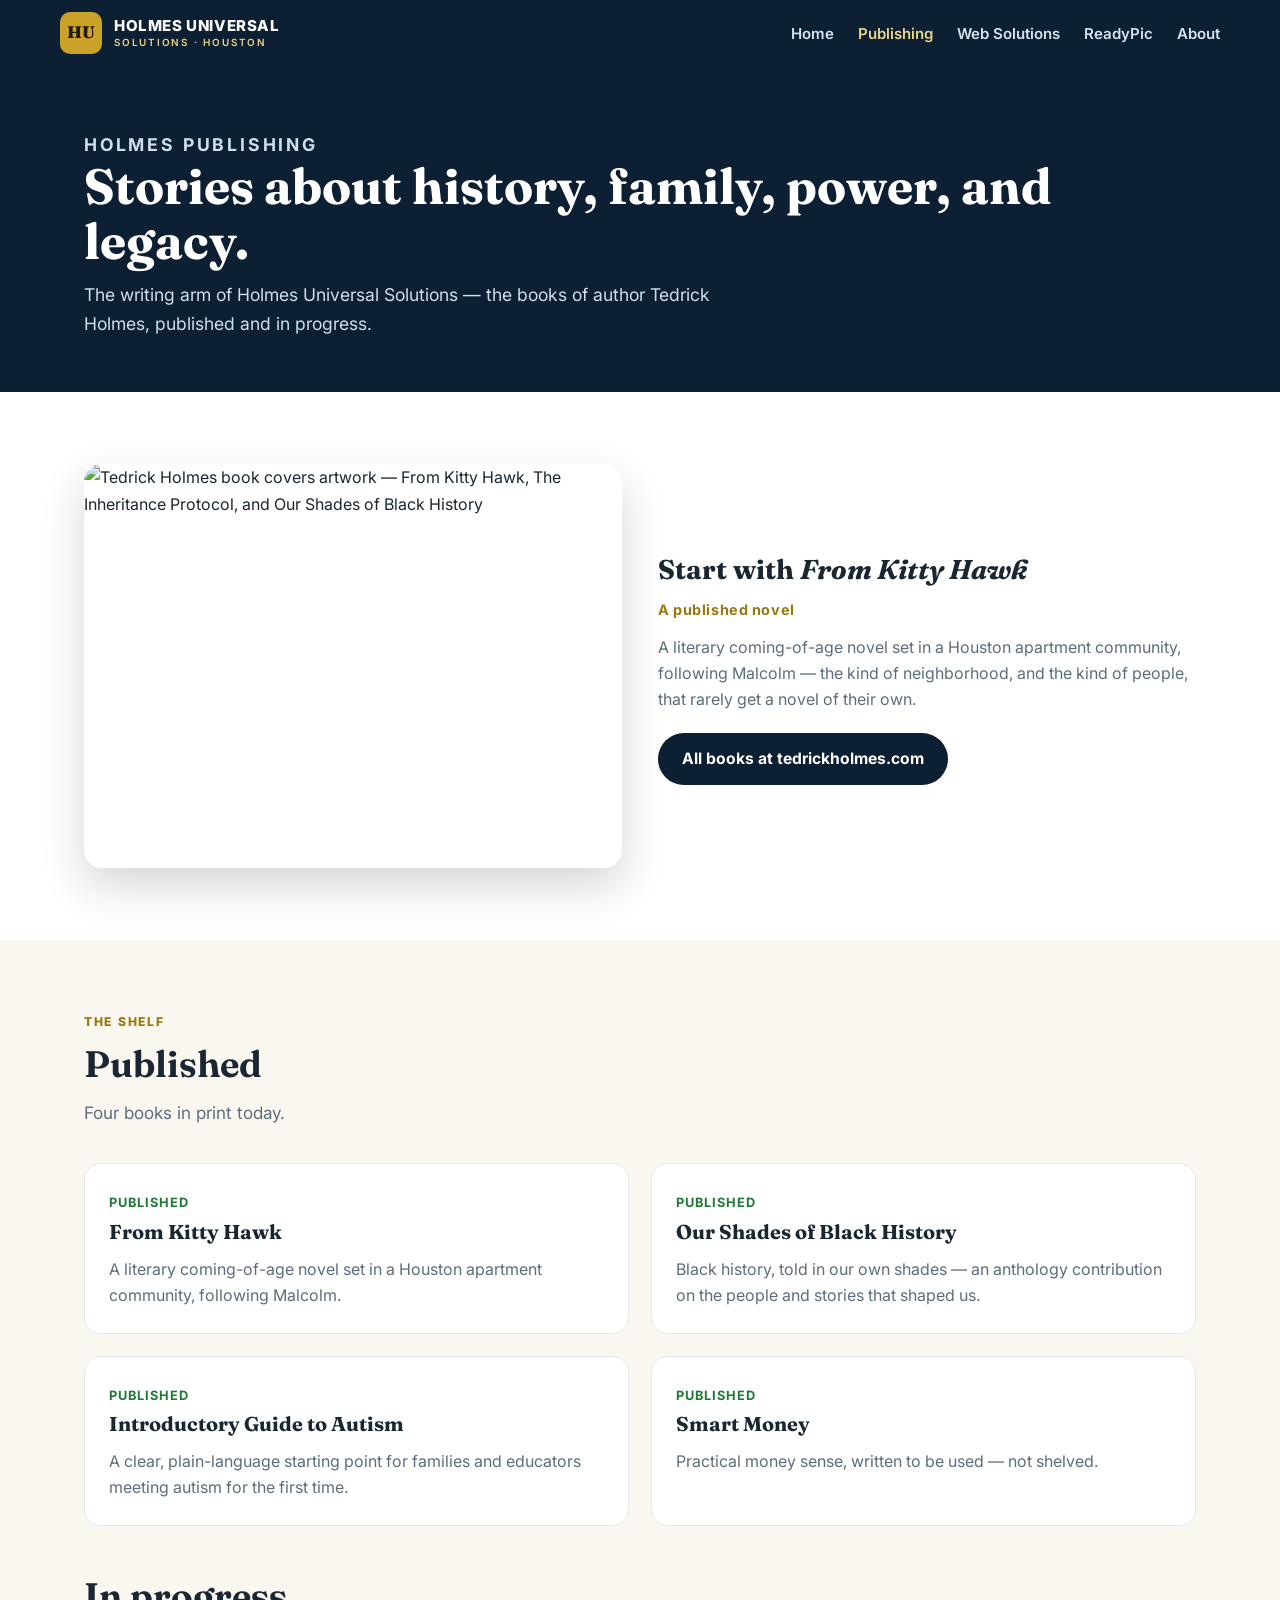
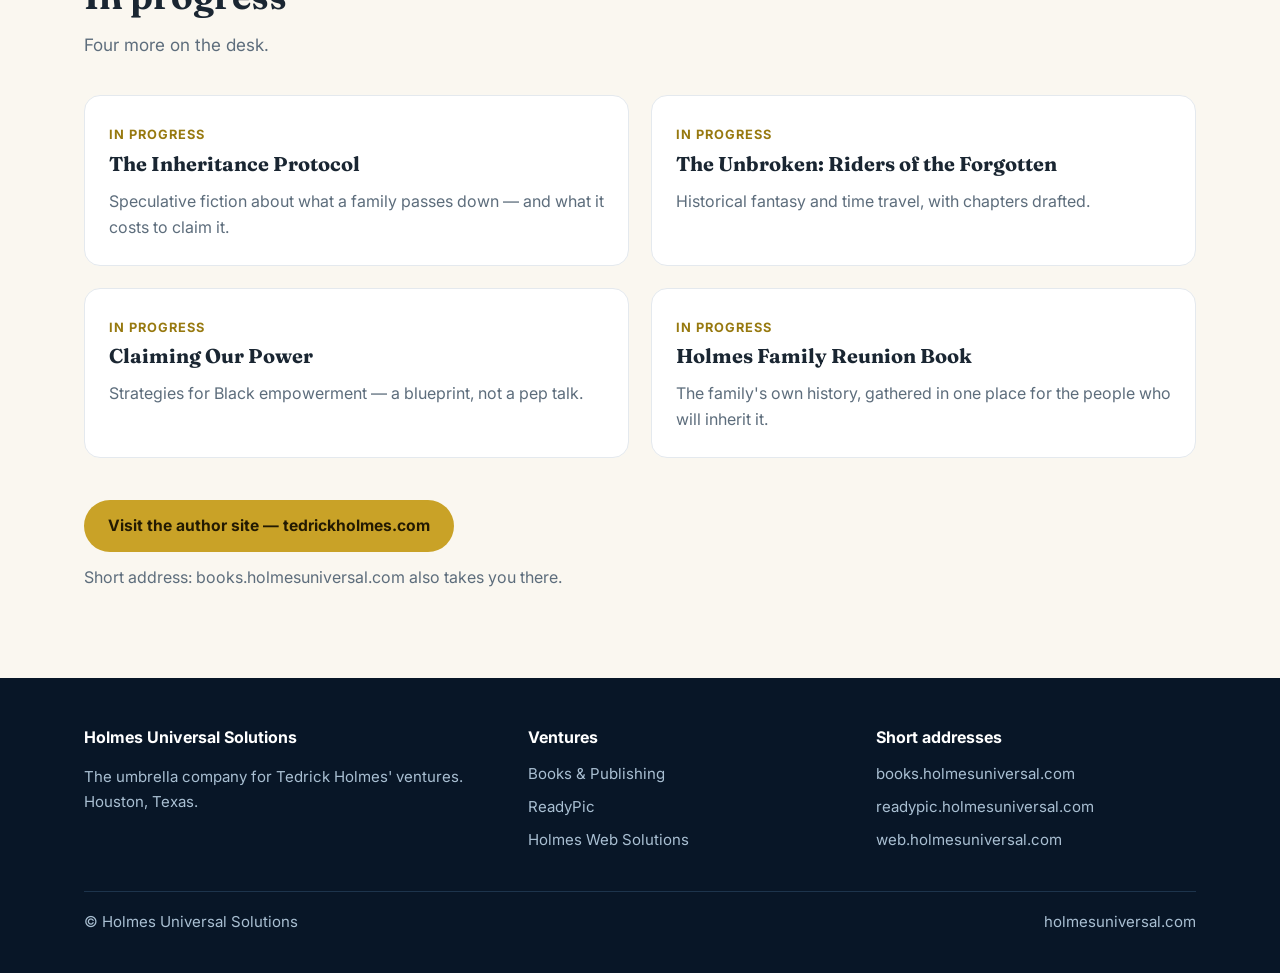
==== publishing/index.html @ 61233f9d "Polished website: multi-page hub with visuals" ====
<!doctype html>
<html lang="en">
<head>
<meta charset="utf-8">
<meta name="viewport" content="width=device-width, initial-scale=1">
<title>Books &amp; Publishing — Holmes Universal Solutions</title>
<meta name="description" content="The books of Tedrick Holmes — published works and books in progress, from Holmes Publishing under Holmes Universal Solutions.">
<link rel="stylesheet" href="/styles.css">
</head>
<body>

<header class="site-header">
  <div class="wrap nav">
    <a class="brand" href="/"><span class="mono">HU</span><span class="name">HOLMES UNIVERSAL<small>SOLUTIONS &middot; HOUSTON</small></span></a>
    <nav><ul>
      <li><a href="/">Home</a></li>
      <li><a href="/publishing/" class="active">Publishing</a></li>
      <li><a href="/web/">Web Solutions</a></li>
      <li><a href="/readypic/">ReadyPic</a></li>
      <li><a href="/#about">About</a></li>
    </ul></nav>
  </div>
</header>

<div class="page-hero">
  <div class="wrap">
    <p class="kicker">Holmes Publishing</p>
    <h1>Stories about history, family, power, and legacy.</h1>
    <p>The writing arm of Holmes Universal Solutions — the books of author Tedrick Holmes, published and in progress.</p>
  </div>
</div>

<section>
  <div class="wrap">
    <div class="venture">
      <div class="media"><img src="/assets/books-cover.png" alt="Tedrick Holmes book covers artwork — From Kitty Hawk, The Inheritance Protocol, and Our Shades of Black History"></div>
      <div>
        <h3>Start with <em>From Kitty Hawk</em></h3>
        <p class="domain">A published novel</p>
        <p>A literary coming-of-age novel set in a Houston apartment community, following Malcolm — the kind of neighborhood, and the kind of people, that rarely get a novel of their own.</p>
        <a class="btn btn-navy" href="https://tedrickholmes.com">All books at tedrickholmes.com</a>
      </div>
    </div>
  </div>
</section>

<section class="soft">
  <div class="wrap">
    <p class="eyebrow">The Shelf</p>
    <h2>Published</h2>
    <p class="lead">Four books in print today.</p>
    <div class="books">
      <article class="book"><span class="status published">Published</span><h3>From Kitty Hawk</h3><p>A literary coming-of-age novel set in a Houston apartment community, following Malcolm.</p></article>
      <article class="book"><span class="status published">Published</span><h3>Our Shades of Black History</h3><p>Black history, told in our own shades — an anthology contribution on the people and stories that shaped us.</p></article>
      <article class="book"><span class="status published">Published</span><h3>Introductory Guide to Autism</h3><p>A clear, plain-language starting point for families and educators meeting autism for the first time.</p></article>
      <article class="book"><span class="status published">Published</span><h3>Smart Money</h3><p>Practical money sense, written to be used — not shelved.</p></article>
    </div>

    <h2 style="margin-top:48px">In progress</h2>
    <p class="lead">Four more on the desk.</p>
    <div class="books">
      <article class="book"><span class="status progress">In progress</span><h3>The Inheritance Protocol</h3><p>Speculative fiction about what a family passes down — and what it costs to claim it.</p></article>
      <article class="book"><span class="status progress">In progress</span><h3>The Unbroken: Riders of the Forgotten</h3><p>Historical fantasy and time travel, with chapters drafted.</p></article>
      <article class="book"><span class="status progress">In progress</span><h3>Claiming Our Power</h3><p>Strategies for Black empowerment — a blueprint, not a pep talk.</p></article>
      <article class="book"><span class="status progress">In progress</span><h3>Holmes Family Reunion Book</h3><p>The family's own history, gathered in one place for the people who will inherit it.</p></article>
    </div>

    <div style="margin-top:42px">
      <a class="btn btn-gold" href="https://tedrickholmes.com">Visit the author site — tedrickholmes.com</a>
      <p style="color:var(--muted);margin-top:12px">Short address: books.holmesuniversal.com also takes you there.</p>
    </div>
  </div>
</section>

<footer>
  <div class="wrap">
    <div class="cols">
      <div><h4>Holmes Universal Solutions</h4><p>The umbrella company for Tedrick Holmes' ventures.<br>Houston, Texas.</p></div>
      <div><h4>Ventures</h4><ul><li><a href="/publishing/">Books &amp; Publishing</a></li><li><a href="/readypic/">ReadyPic</a></li><li><a href="/web/">Holmes Web Solutions</a></li></ul></div>
      <div><h4>Short addresses</h4><ul><li>books.holmesuniversal.com</li><li>readypic.holmesuniversal.com</li><li>web.holmesuniversal.com</li></ul></div>
    </div>
    <div class="fine"><span>&copy; Holmes Universal Solutions</span><span>holmesuniversal.com</span></div>
  </div>
</footer>

</body>
</html>
---- styles.css ----
@import url('https://fonts.googleapis.com/css2?family=Fraunces:opsz,wght@9..144,500;9..144,650;9..144,800&family=Inter:wght@400;500;600;700;800&display=swap');

:root{
  --navy:#0c1f33; --navy-2:#11304f; --gold:#c9a227; --gold-soft:#e9d48a;
  --paper:#faf7f0; --ink:#1a2632; --muted:#5d6d7c; --line:#e4e9ee; --card:#fff;
}
*{box-sizing:border-box}
html{scroll-behavior:smooth}
body{margin:0;font-family:'Inter',system-ui,-apple-system,"Segoe UI",Roboto,sans-serif;color:var(--ink);background:#fff;line-height:1.65}
h1,h2,h3,.serif{font-family:'Fraunces',Georgia,'Times New Roman',serif}
a{color:inherit}
img{max-width:100%;display:block}
.wrap{max-width:1160px;margin:0 auto;padding:0 24px}

/* Header */
.site-header{position:sticky;top:0;z-index:30;background:var(--navy);color:#fff;box-shadow:0 2px 18px rgba(12,31,51,.25)}
.nav{display:flex;align-items:center;justify-content:space-between;gap:20px;padding:12px 0}
.brand{display:flex;align-items:center;gap:12px;text-decoration:none}
.mono{background:var(--gold);color:#231a02;font-family:'Fraunces',serif;font-weight:800;width:42px;height:42px;border-radius:10px;display:flex;align-items:center;justify-content:center;font-size:1.05rem;letter-spacing:.02em}
.brand .name{font-weight:800;letter-spacing:.04em;font-size:.94rem;line-height:1.25}
.brand .name small{display:block;color:var(--gold-soft);font-weight:600;letter-spacing:.18em;font-size:.62rem}
nav ul{display:flex;gap:24px;list-style:none;margin:0;padding:0}
nav a{text-decoration:none;color:#d7e4f0;font-weight:600;font-size:.94rem}
nav a:hover,nav a.active{color:var(--gold-soft)}
@media(max-width:720px){nav ul{gap:15px}nav a{font-size:.86rem}.brand .name{font-size:.82rem}}

/* Hero */
.hero{position:relative;color:#fff;background:var(--navy)}
.hero .bg{position:absolute;inset:0;width:100%;height:100%;object-fit:cover;opacity:.55}
.hero .shade{position:absolute;inset:0;background:linear-gradient(90deg,rgba(12,31,51,.92) 20%,rgba(12,31,51,.55) 60%,rgba(12,31,51,.25))}
.hero .inner{position:relative;padding:96px 0 88px;max-width:760px}
.kicker{color:var(--gold-soft);font-weight:700;text-transform:uppercase;letter-spacing:.16em;font-size:.78rem;margin:0 0 16px}
.hero h1{font-size:clamp(2.4rem,5.4vw,4rem);line-height:1.05;margin:0 0 20px;font-weight:650}
.hero p{font-size:1.16rem;color:#dde9f4;max-width:600px;margin:0 0 30px}
.btns{display:flex;flex-wrap:wrap;gap:12px}
.btn{display:inline-block;padding:13px 24px;border-radius:999px;font-weight:700;text-decoration:none;font-size:.98rem}
.btn-gold{background:var(--gold);color:#231a02}
.btn-gold:hover{background:var(--gold-soft)}
.btn-line{border:1.5px solid #9db8cf;color:#fff}
.btn-line:hover{border-color:#fff}
.btn-navy{background:var(--navy);color:#fff}
.btn-navy:hover{background:var(--navy-2)}

/* Page hero (subpages) */
.page-hero{background:var(--navy);color:#fff;padding:64px 0 54px}
.page-hero h1{font-size:clamp(2rem,4.4vw,3.1rem);margin:0 0 12px;line-height:1.1}
.page-hero p{color:#cfdfec;font-size:1.1rem;max-width:640px;margin:0}

/* Sections */
section{padding:72px 0}
.soft{background:var(--paper)}
.eyebrow{color:#97790f;font-weight:800;text-transform:uppercase;letter-spacing:.14em;font-size:.76rem;margin:0 0 10px}
h2{font-size:clamp(1.6rem,3.2vw,2.3rem);line-height:1.18;margin:0 0 14px;font-weight:650}
.lead{color:var(--muted);font-size:1.07rem;max-width:680px;margin:0 0 36px}

/* Venture rows */
.venture{display:grid;grid-template-columns:1fr 1fr;gap:36px;align-items:center;margin-bottom:64px}
.venture:last-child{margin-bottom:0}
.venture.reverse .media{order:2}
@media(max-width:860px){.venture{grid-template-columns:1fr}.venture.reverse .media{order:0}}
.venture .media img{border-radius:18px;box-shadow:0 18px 44px rgba(12,31,51,.18);aspect-ratio:4/3;object-fit:cover;width:100%}
.venture h3{font-size:1.7rem;margin:0 0 6px}
.venture .domain{color:#97790f;font-weight:700;font-size:.9rem;letter-spacing:.04em;margin:0 0 12px}
.venture p{color:var(--muted);margin:0 0 20px}

/* Facts strip */
.strip{background:var(--navy);color:#fff;padding:40px 0}
.strip .grid{display:grid;grid-template-columns:repeat(4,1fr);gap:24px;text-align:center}
@media(max-width:860px){.strip .grid{grid-template-columns:repeat(2,1fr)}}
.strip strong{font-family:'Fraunces',serif;font-size:2rem;display:block;color:var(--gold-soft)}
.strip span{color:#c3d4e4;font-size:.92rem}

/* Book lists */
.books{display:grid;grid-template-columns:1fr 1fr;gap:22px}
@media(max-width:860px){.books{grid-template-columns:1fr}}
.book{background:#fff;border:1px solid var(--line);border-radius:16px;padding:24px}
.book h3{margin:0 0 4px;font-size:1.25rem}
.book .status{font-weight:700;font-size:.8rem;text-transform:uppercase;letter-spacing:.08em}
.published{color:#1e7a34}.progress{color:#97790f}
.book p{color:var(--muted);margin:8px 0 0}

/* Packages */
.pkgs{display:grid;grid-template-columns:repeat(3,1fr);gap:20px}
@media(max-width:900px){.pkgs{grid-template-columns:1fr}}
.pkg{background:#fff;border:1px solid var(--line);border-radius:16px;padding:28px;box-shadow:0 8px 24px rgba(12,31,51,.05)}
.pkg h3{margin:0 0 4px;font-size:1.2rem}
.pkg .price{font-family:'Fraunces',serif;font-size:2rem;color:var(--navy)}
.pkg p,.pkg li{color:var(--muted)}
.pkg ul{padding-left:18px;margin:12px 0 0}

/* Steps */
.steps{display:grid;grid-template-columns:repeat(3,1fr);gap:20px}
@media(max-width:900px){.steps{grid-template-columns:1fr}}
.step{background:#fff;border-radius:16px;padding:24px;border-top:5px solid var(--gold);box-shadow:0 8px 24px rgba(12,31,51,.05)}
.step h3{margin:0 0 6px}.step p{color:var(--muted);margin:0}

/* About / manifesto */
.manifesto{background:var(--navy);color:#fff;text-align:center;padding:80px 0}
.manifesto blockquote{font-family:'Fraunces',serif;font-size:clamp(1.5rem,3.4vw,2.3rem);line-height:1.35;max-width:820px;margin:0 auto 16px;font-weight:500}
.manifesto p{color:#b9cbdd;margin:0}
.two{display:grid;grid-template-columns:1.15fr .85fr;gap:36px;align-items:start}
@media(max-width:860px){.two{grid-template-columns:1fr}}
.facts{background:var(--paper);border:1px solid var(--line);border-radius:16px;padding:26px}
.facts h3{margin:0 0 12px}.facts ul{margin:0;padding-left:18px;color:var(--muted)}
.facts li{margin-bottom:7px}

/* Footer */
footer{background:#081627;color:#a9bfd2;padding:46px 0 38px;font-size:.94rem}
footer .cols{display:grid;grid-template-columns:1.3fr 1fr 1fr;gap:28px}
@media(max-width:860px){footer .cols{grid-template-columns:1fr}}
footer h4{color:#fff;margin:0 0 12px;font-size:1rem}
footer ul{list-style:none;margin:0;padding:0}
footer li{margin-bottom:8px}
footer a{color:#a9bfd2;text-decoration:none}
footer a:hover{color:#fff}
footer .fine{border-top:1px solid #1d344c;margin-top:30px;padding-top:18px;display:flex;flex-wrap:wrap;gap:8px;justify-content:space-between}
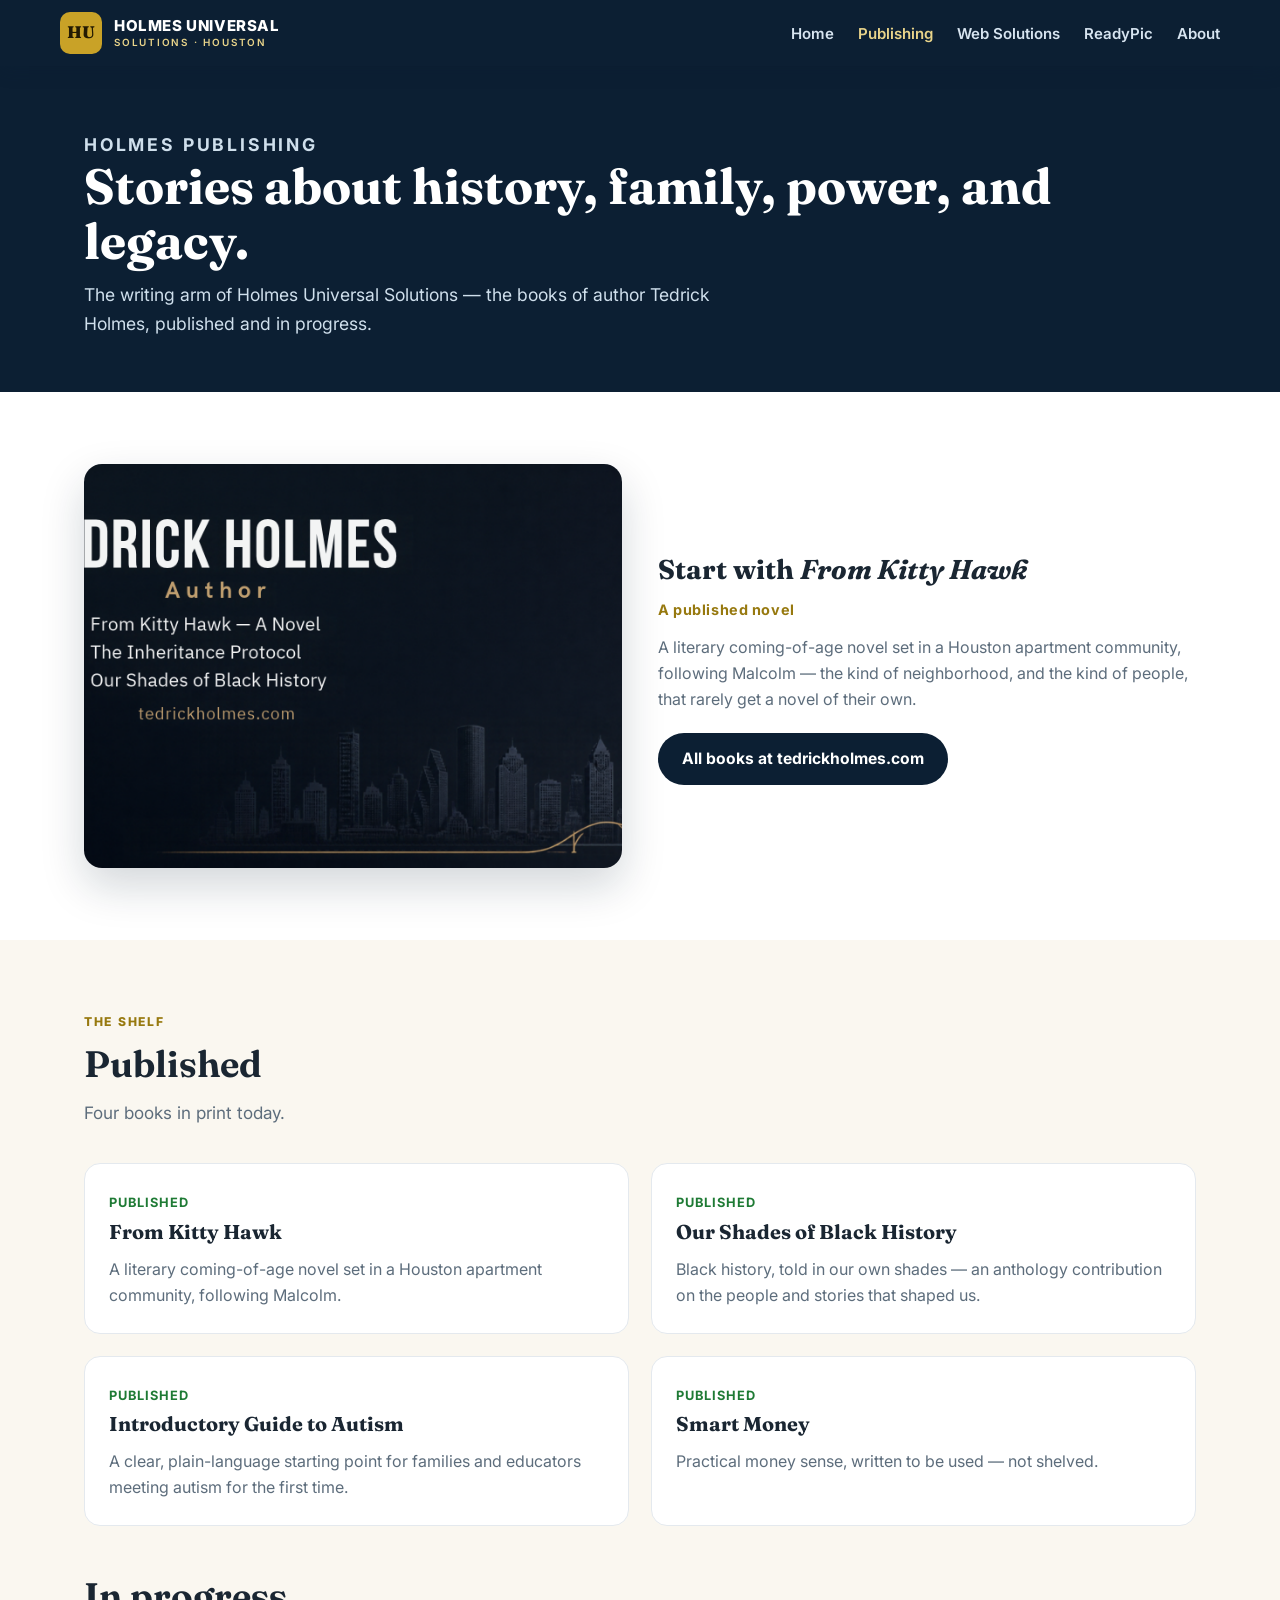
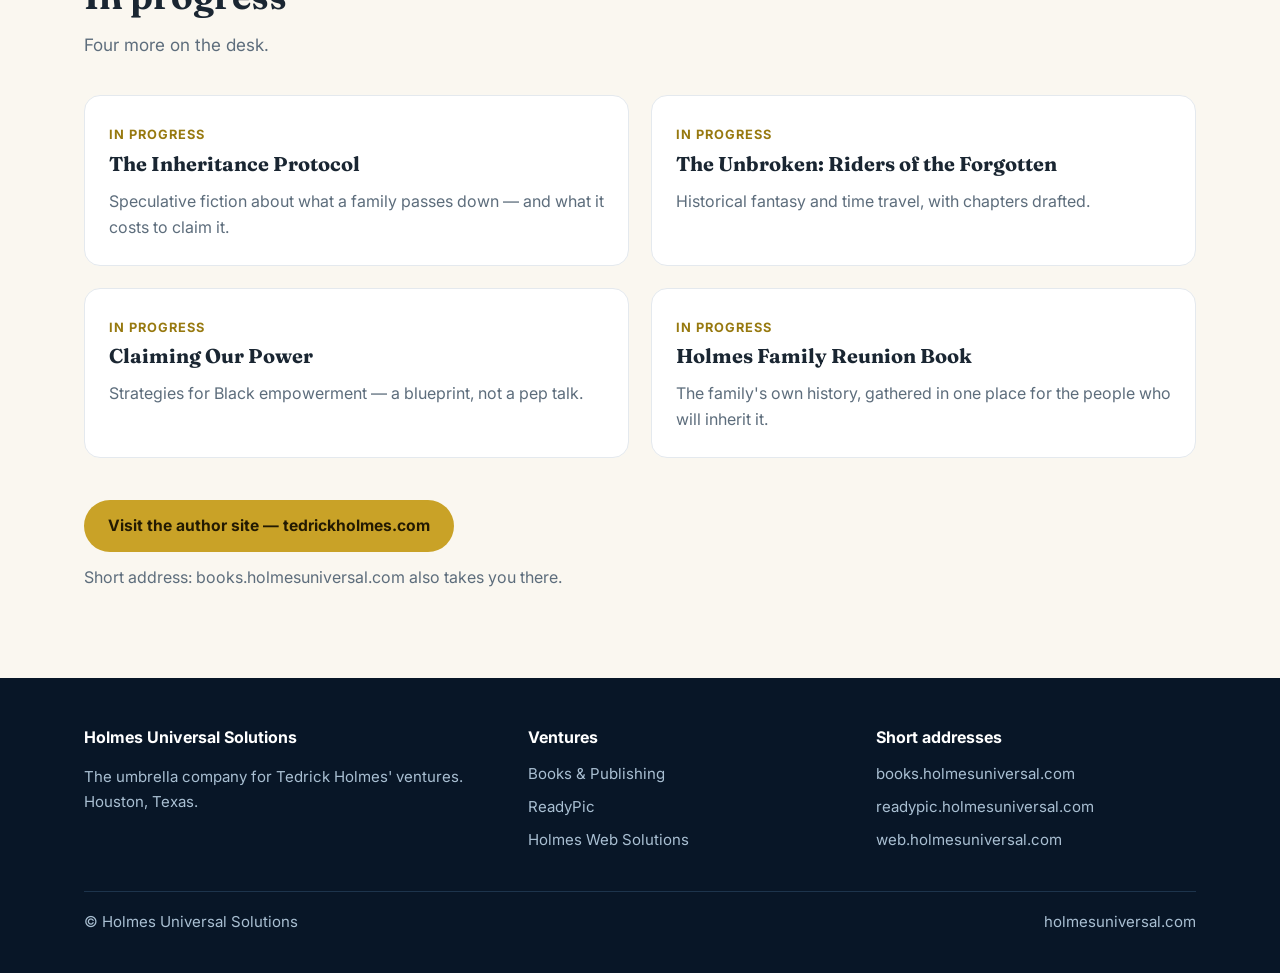
==== commit 74518d81: "SEO: canonical, Open Graph, structured data, sitemap, robots, favicon, 404" ====
--- a/publishing/index.html
+++ b/publishing/index.html
@@ -3,8 +3,38 @@
 <head>
 <meta charset="utf-8">
 <meta name="viewport" content="width=device-width, initial-scale=1">
-<title>Books &amp; Publishing — Holmes Universal Solutions</title>
-<meta name="description" content="The books of Tedrick Holmes — published works and books in progress, from Holmes Publishing under Holmes Universal Solutions.">
+<title>Books by Tedrick Holmes | Holmes Publishing — Houston Author</title>
+<meta name="description" content="The books of Houston author Tedrick Holmes: From Kitty Hawk, Our Shades of Black History, Introductory Guide to Autism, and Smart Money in print, with The Inheritance Protocol and The Unbroken in progress.">
+<meta name="author" content="Tedrick Holmes">
+<meta name="robots" content="index, follow">
+<link rel="canonical" href="https://holmesuniversal.com/publishing/">
+<meta name="theme-color" content="#0c1f33">
+<link rel="icon" type="image/svg+xml" href="/favicon.svg">
+<link rel="preconnect" href="https://fonts.googleapis.com">
+<link rel="preconnect" href="https://fonts.gstatic.com" crossorigin>
+<meta property="og:type" content="website">
+<meta property="og:site_name" content="Holmes Universal Solutions">
+<meta property="og:title" content="Books by Tedrick Holmes | Holmes Publishing — Houston Author">
+<meta property="og:description" content="The books of Houston author Tedrick Holmes: From Kitty Hawk, Our Shades of Black History, Introductory Guide to Autism, and Smart Money in print, with The Inheritance Protocol and The Unbroken in progress.">
+<meta property="og:url" content="https://holmesuniversal.com/publishing/">
+<meta property="og:image" content="https://holmesuniversal.com/assets/books-cover.png">
+<meta name="twitter:card" content="summary_large_image">
+<meta name="twitter:title" content="Books by Tedrick Holmes | Holmes Publishing — Houston Author">
+<meta name="twitter:description" content="The books of Houston author Tedrick Holmes: From Kitty Hawk, Our Shades of Black History, Introductory Guide to Autism, and Smart Money in print, with The Inheritance Protocol and The Unbroken in progress.">
+<meta name="twitter:image" content="https://holmesuniversal.com/assets/books-cover.png">
+<script type="application/ld+json">
+{
+  "@context": "https://schema.org",
+  "@type": "ItemList",
+  "name": "Books by Tedrick Holmes",
+  "itemListElement": [
+    { "@type": "Book", "position": 1, "name": "From Kitty Hawk", "author": { "@type": "Person", "name": "Tedrick Holmes" }, "genre": "Literary fiction", "url": "https://tedrickholmes.com" },
+    { "@type": "Book", "position": 2, "name": "Our Shades of Black History", "author": { "@type": "Person", "name": "Tedrick Holmes" } },
+    { "@type": "Book", "position": 3, "name": "Introductory Guide to Autism", "author": { "@type": "Person", "name": "Tedrick Holmes" } },
+    { "@type": "Book", "position": 4, "name": "Smart Money", "author": { "@type": "Person", "name": "Tedrick Holmes" } }
+  ]
+}
+</script>
 <link rel="stylesheet" href="/styles.css">
 </head>
 <body>
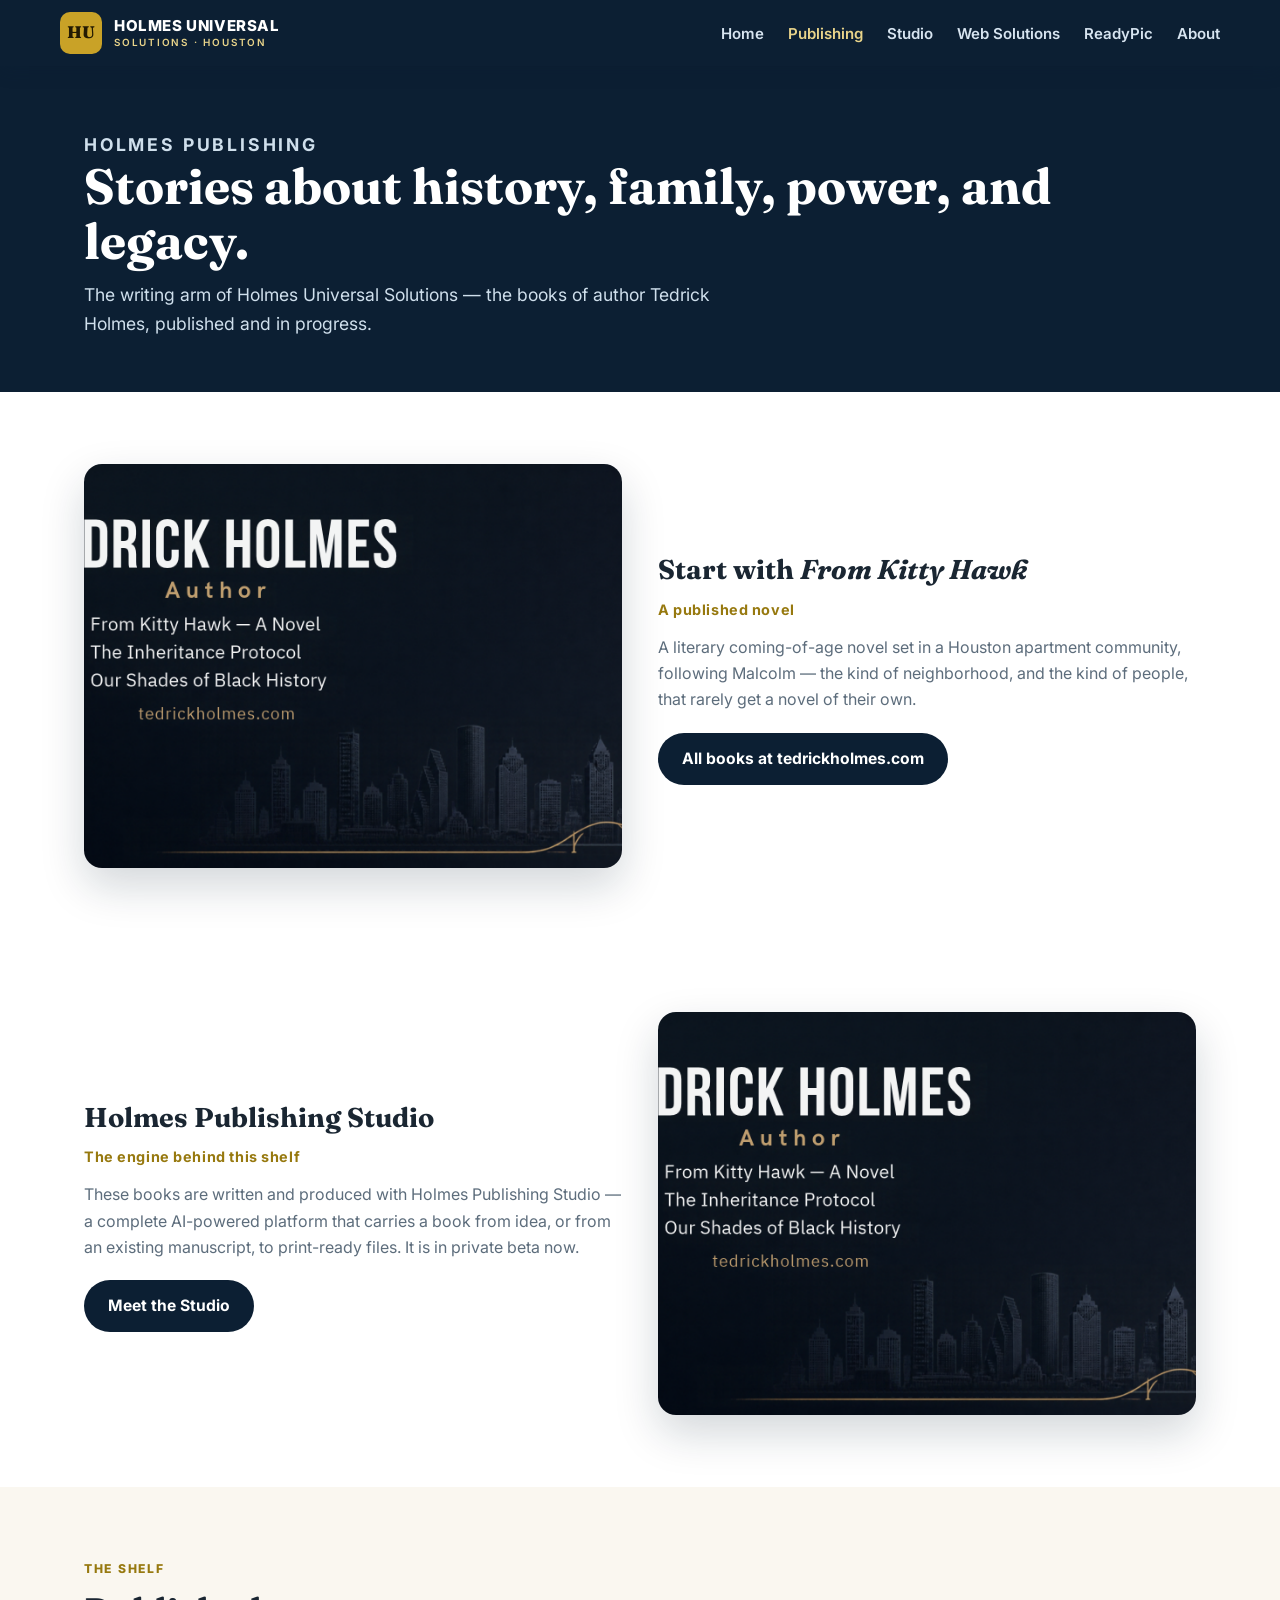
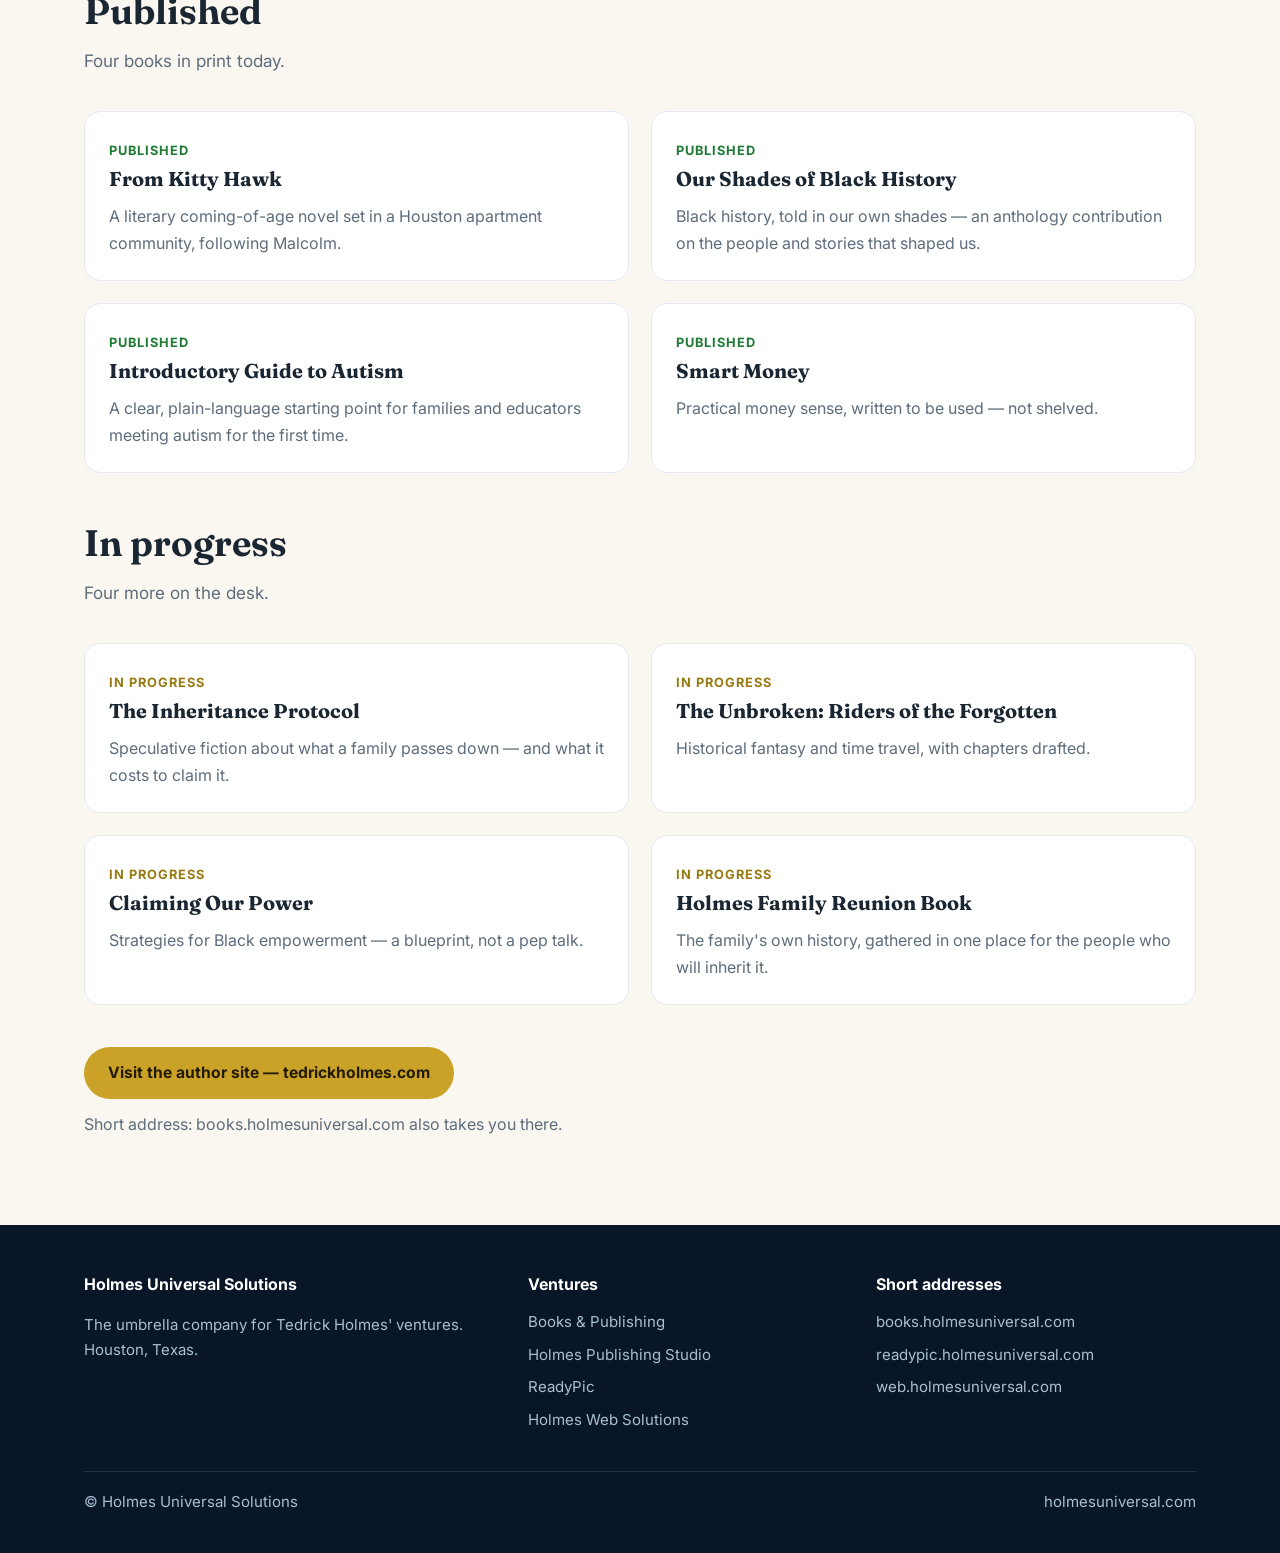
==== commit 426ba9fc: "Add Holmes Publishing Studio public page (/studio/) + nav/footer links, home venture block, sitemap" ====
--- a/publishing/index.html
+++ b/publishing/index.html
@@ -45,6 +45,7 @@
     <nav><ul>
       <li><a href="/">Home</a></li>
       <li><a href="/publishing/" class="active">Publishing</a></li>
+      <li><a href="/studio/">Studio</a></li>
       <li><a href="/web/">Web Solutions</a></li>
       <li><a href="/readypic/">ReadyPic</a></li>
       <li><a href="/#about">About</a></li>
@@ -69,6 +70,20 @@
         <p class="domain">A published novel</p>
         <p>A literary coming-of-age novel set in a Houston apartment community, following Malcolm — the kind of neighborhood, and the kind of people, that rarely get a novel of their own.</p>
         <a class="btn btn-navy" href="https://tedrickholmes.com">All books at tedrickholmes.com</a>
+      </div>
+    </div>
+  </div>
+</section>
+
+<section>
+  <div class="wrap">
+    <div class="venture reverse">
+      <div class="media"><img loading="lazy" decoding="async" src="/assets/books-cover.png" alt="Book covers produced under Holmes Publishing"></div>
+      <div>
+        <h3>Holmes Publishing Studio</h3>
+        <p class="domain">The engine behind this shelf</p>
+        <p>These books are written and produced with Holmes Publishing Studio — a complete AI-powered platform that carries a book from idea, or from an existing manuscript, to print-ready files. It is in private beta now.</p>
+        <a class="btn btn-navy" href="/studio/">Meet the Studio</a>
       </div>
     </div>
   </div>
@@ -106,7 +121,7 @@
   <div class="wrap">
     <div class="cols">
       <div><h4>Holmes Universal Solutions</h4><p>The umbrella company for Tedrick Holmes' ventures.<br>Houston, Texas.</p></div>
-      <div><h4>Ventures</h4><ul><li><a href="/publishing/">Books &amp; Publishing</a></li><li><a href="/readypic/">ReadyPic</a></li><li><a href="/web/">Holmes Web Solutions</a></li></ul></div>
+      <div><h4>Ventures</h4><ul><li><a href="/publishing/">Books &amp; Publishing</a></li><li><a href="/studio/">Holmes Publishing Studio</a></li><li><a href="/readypic/">ReadyPic</a></li><li><a href="/web/">Holmes Web Solutions</a></li></ul></div>
       <div><h4>Short addresses</h4><ul><li>books.holmesuniversal.com</li><li>readypic.holmesuniversal.com</li><li>web.holmesuniversal.com</li></ul></div>
     </div>
     <div class="fine"><span>&copy; Holmes Universal Solutions</span><span>holmesuniversal.com</span></div>
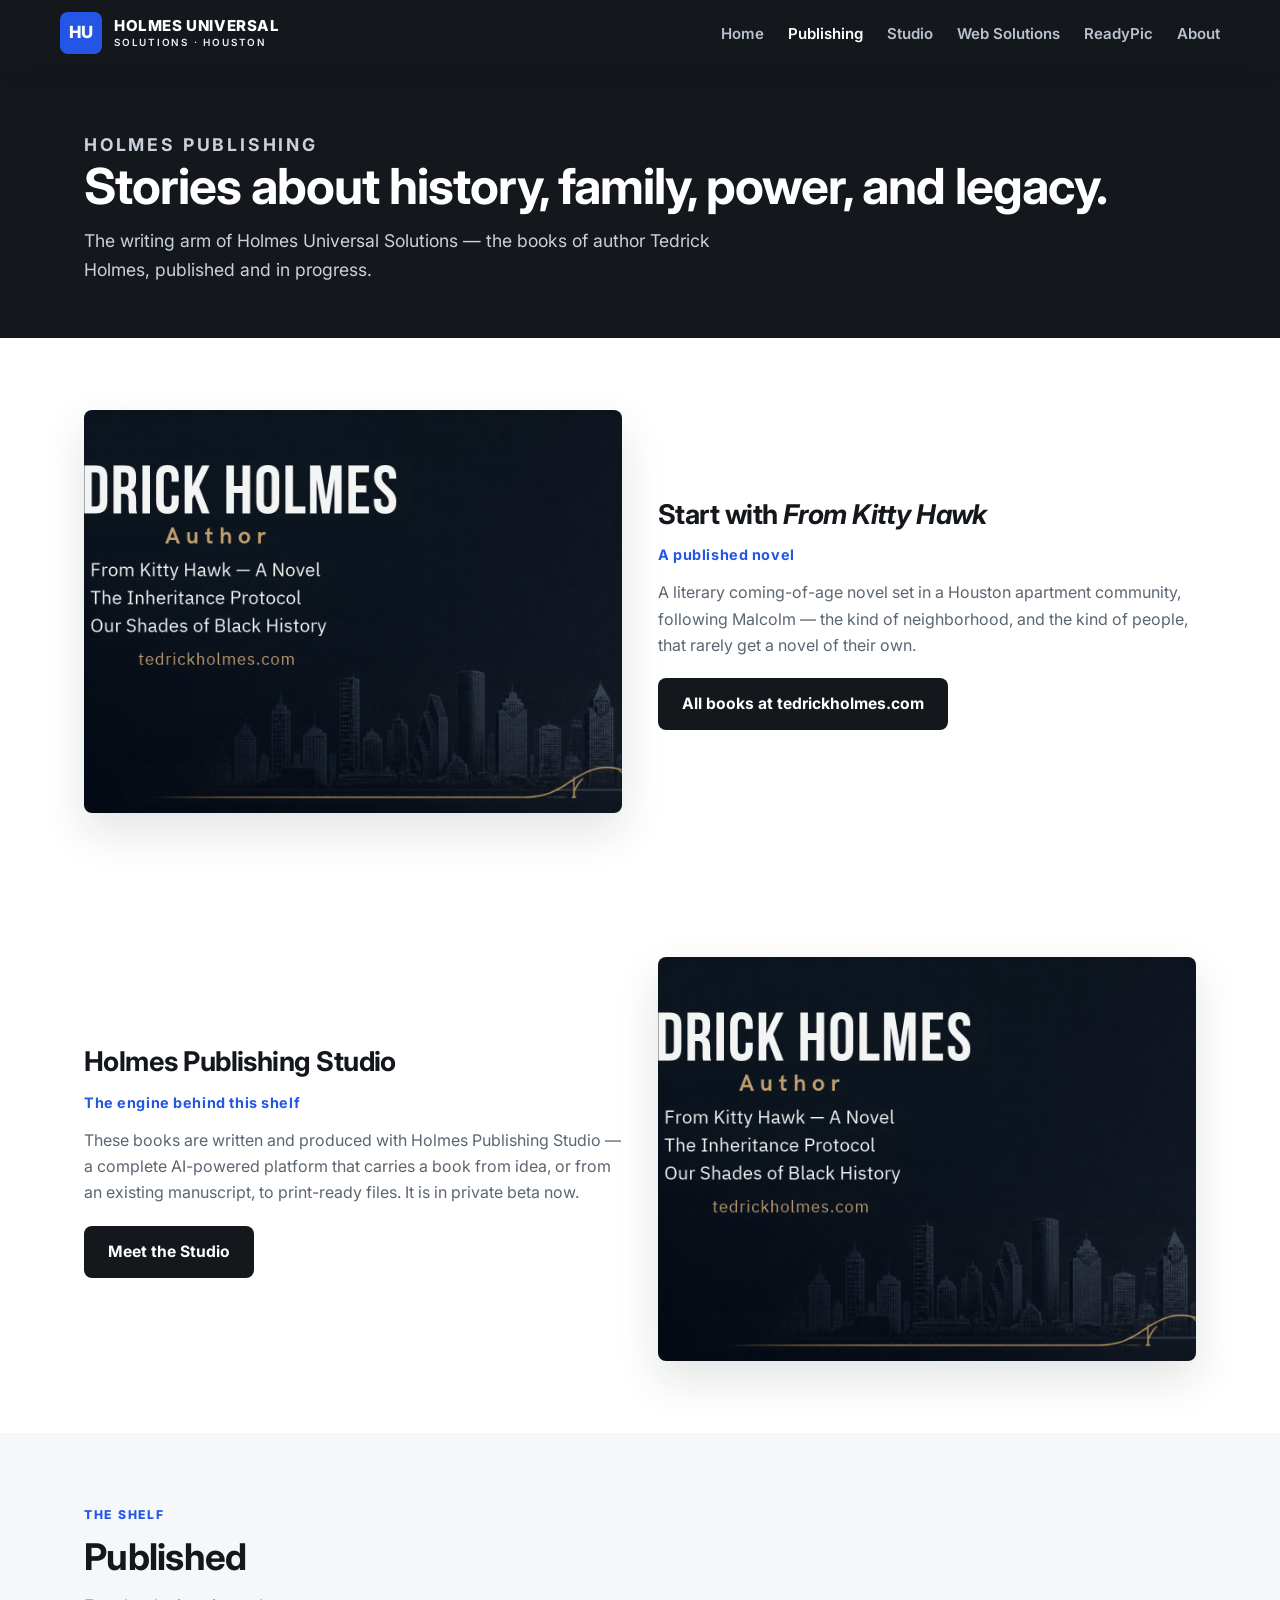
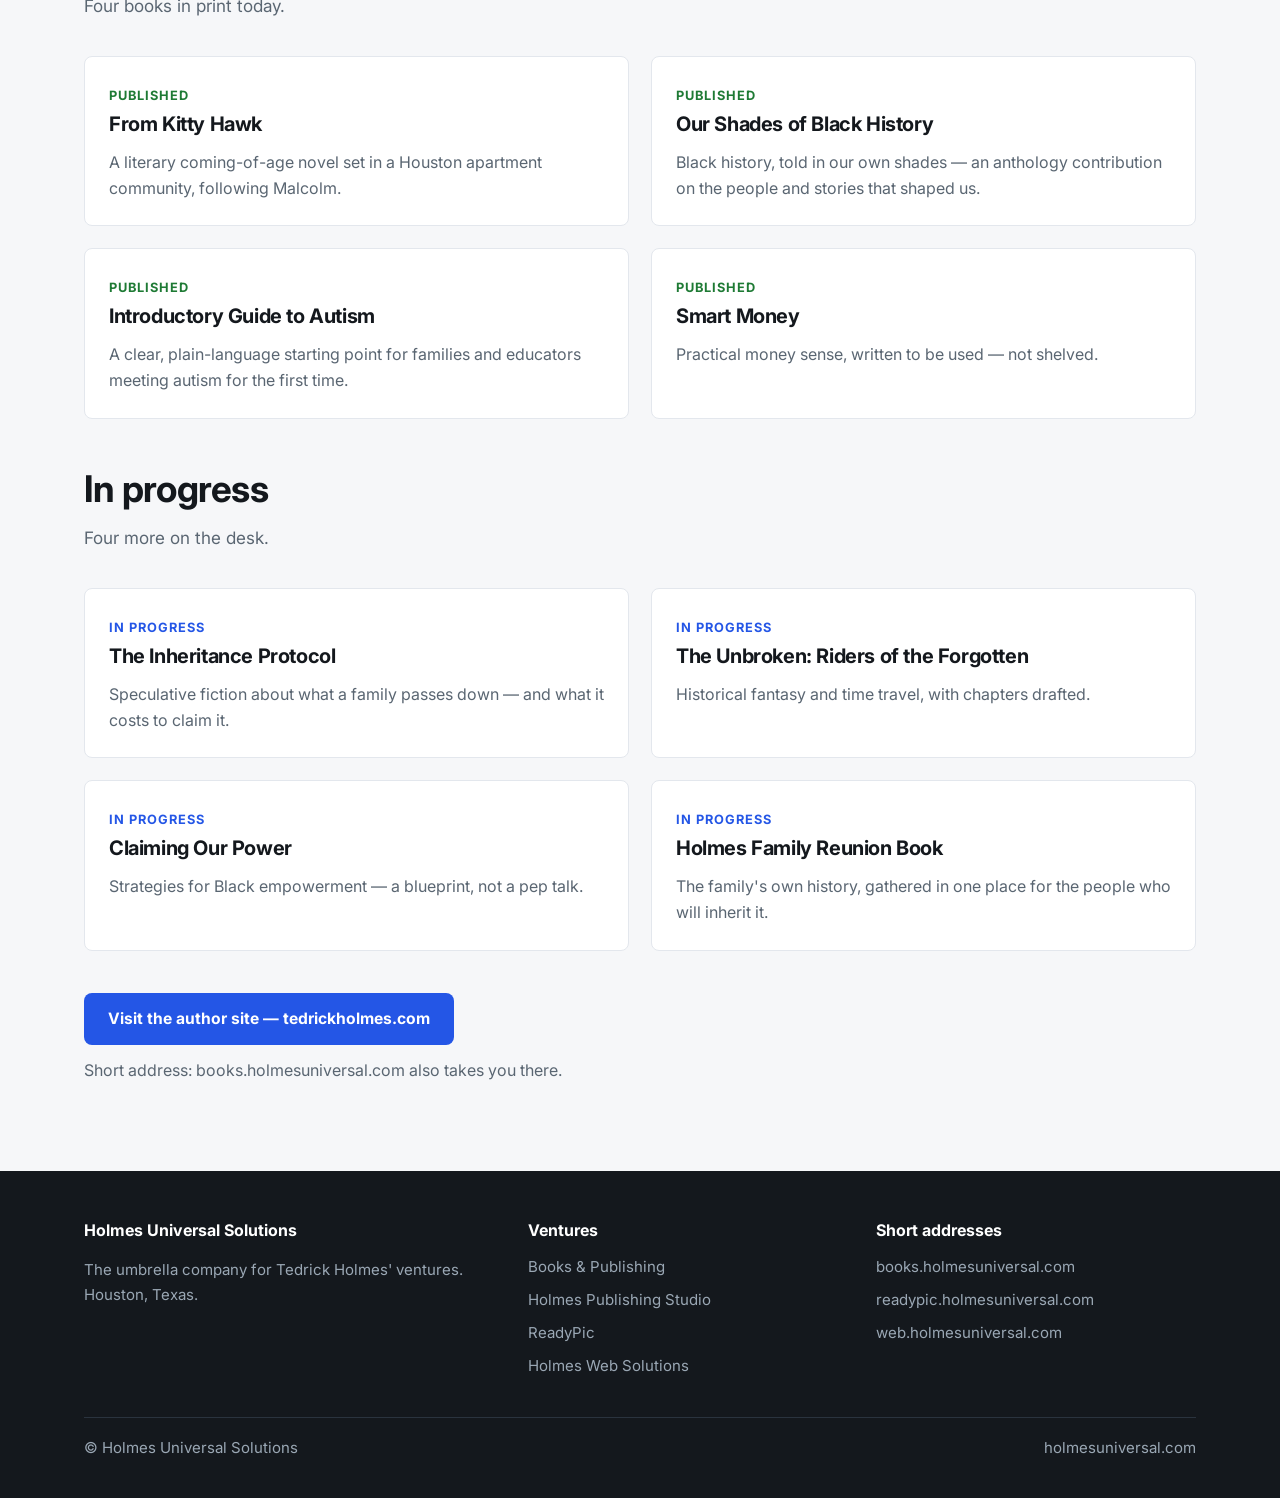
==== commit 6b578e00: "Re-skin hub to Modern Corporate Slate identity (graphite/white/cobalt, Inter) — styles, favicon, the" ====
--- a/publishing/index.html
+++ b/publishing/index.html
@@ -8,7 +8,7 @@
 <meta name="author" content="Tedrick Holmes">
 <meta name="robots" content="index, follow">
 <link rel="canonical" href="https://holmesuniversal.com/publishing/">
-<meta name="theme-color" content="#0c1f33">
+<meta name="theme-color" content="#14181D">
 <link rel="icon" type="image/svg+xml" href="/favicon.svg">
 <link rel="preconnect" href="https://fonts.googleapis.com">
 <link rel="preconnect" href="https://fonts.gstatic.com" crossorigin>
--- a/styles.css
+++ b/styles.css
@@ -1,42 +1,42 @@
-@import url('https://fonts.googleapis.com/css2?family=Fraunces:opsz,wght@9..144,500;9..144,650;9..144,800&family=Inter:wght@400;500;600;700;800&display=swap');
+@import url('https://fonts.googleapis.com/css2?family=Inter:wght@400;500;600;700;800&display=swap');
 
 :root{
-  --navy:#0c1f33; --navy-2:#11304f; --gold:#c9a227; --gold-soft:#e9d48a;
-  --paper:#faf7f0; --ink:#1a2632; --muted:#5d6d7c; --line:#e4e9ee; --card:#fff;
+  --navy:#14181d; --navy-2:#1c232b; --gold:#2456e6; --gold-soft:#e8eefe;
+  --paper:#f6f7f9; --ink:#14181d; --muted:#5a6672; --line:#e3e7ed; --card:#fff;
 }
 *{box-sizing:border-box}
 html{scroll-behavior:smooth}
 body{margin:0;font-family:'Inter',system-ui,-apple-system,"Segoe UI",Roboto,sans-serif;color:var(--ink);background:#fff;line-height:1.65}
-h1,h2,h3,.serif{font-family:'Fraunces',Georgia,'Times New Roman',serif}
+h1,h2,h3,.serif{font-family:'Inter',system-ui,-apple-system,"Segoe UI",Roboto,sans-serif;letter-spacing:-0.02em}
 a{color:inherit}
 img{max-width:100%;display:block}
 .wrap{max-width:1160px;margin:0 auto;padding:0 24px}
 
 /* Header */
-.site-header{position:sticky;top:0;z-index:30;background:var(--navy);color:#fff;box-shadow:0 2px 18px rgba(12,31,51,.25)}
+.site-header{position:sticky;top:0;z-index:30;background:var(--navy);color:#fff;box-shadow:0 2px 18px rgba(20,24,29,.18)}
 .nav{display:flex;align-items:center;justify-content:space-between;gap:20px;padding:12px 0}
 .brand{display:flex;align-items:center;gap:12px;text-decoration:none}
-.mono{background:var(--gold);color:#231a02;font-family:'Fraunces',serif;font-weight:800;width:42px;height:42px;border-radius:10px;display:flex;align-items:center;justify-content:center;font-size:1.05rem;letter-spacing:.02em}
+.mono{background:var(--gold);color:#fff;font-family:'Inter',system-ui,sans-serif;font-weight:800;width:42px;height:42px;border-radius:8px;display:flex;align-items:center;justify-content:center;font-size:1.05rem;letter-spacing:.02em}
 .brand .name{font-weight:800;letter-spacing:.04em;font-size:.94rem;line-height:1.25}
 .brand .name small{display:block;color:var(--gold-soft);font-weight:600;letter-spacing:.18em;font-size:.62rem}
 nav ul{display:flex;gap:24px;list-style:none;margin:0;padding:0}
-nav a{text-decoration:none;color:#d7e4f0;font-weight:600;font-size:.94rem}
-nav a:hover,nav a.active{color:var(--gold-soft)}
+nav a{text-decoration:none;color:#b9c2ce;font-weight:600;font-size:.94rem}
+nav a:hover,nav a.active{color:#fff}
 @media(max-width:720px){nav ul{gap:15px}nav a{font-size:.86rem}.brand .name{font-size:.82rem}}
 
 /* Hero */
 .hero{position:relative;color:#fff;background:var(--navy)}
 .hero .bg{position:absolute;inset:0;width:100%;height:100%;object-fit:cover;opacity:.55}
-.hero .shade{position:absolute;inset:0;background:linear-gradient(90deg,rgba(12,31,51,.92) 20%,rgba(12,31,51,.55) 60%,rgba(12,31,51,.25))}
+.hero .shade{position:absolute;inset:0;background:linear-gradient(90deg,rgba(20,24,29,.92) 20%,rgba(20,24,29,.55) 60%,rgba(20,24,29,.25))}
 .hero .inner{position:relative;padding:96px 0 88px;max-width:760px}
 .kicker{color:var(--gold-soft);font-weight:700;text-transform:uppercase;letter-spacing:.16em;font-size:.78rem;margin:0 0 16px}
-.hero h1{font-size:clamp(2.4rem,5.4vw,4rem);line-height:1.05;margin:0 0 20px;font-weight:650}
-.hero p{font-size:1.16rem;color:#dde9f4;max-width:600px;margin:0 0 30px}
+.hero h1{font-size:clamp(2.4rem,5.4vw,4rem);line-height:1.05;margin:0 0 20px;font-weight:800}
+.hero p{font-size:1.16rem;color:#d5dbe3;max-width:600px;margin:0 0 30px}
 .btns{display:flex;flex-wrap:wrap;gap:12px}
-.btn{display:inline-block;padding:13px 24px;border-radius:999px;font-weight:700;text-decoration:none;font-size:.98rem}
-.btn-gold{background:var(--gold);color:#231a02}
-.btn-gold:hover{background:var(--gold-soft)}
-.btn-line{border:1.5px solid #9db8cf;color:#fff}
+.btn{display:inline-block;padding:13px 24px;border-radius:8px;font-weight:700;text-decoration:none;font-size:.98rem}
+.btn-gold{background:var(--gold);color:#fff}
+.btn-gold:hover{background:#1b44b8}
+.btn-line{border:1.5px solid rgba(255,255,255,.55);color:#fff}
 .btn-line:hover{border-color:#fff}
 .btn-navy{background:var(--navy);color:#fff}
 .btn-navy:hover{background:var(--navy-2)}
@@ -44,13 +44,13 @@
 /* Page hero (subpages) */
 .page-hero{background:var(--navy);color:#fff;padding:64px 0 54px}
 .page-hero h1{font-size:clamp(2rem,4.4vw,3.1rem);margin:0 0 12px;line-height:1.1}
-.page-hero p{color:#cfdfec;font-size:1.1rem;max-width:640px;margin:0}
+.page-hero p{color:#c9d2dc;font-size:1.1rem;max-width:640px;margin:0}
 
 /* Sections */
 section{padding:72px 0}
 .soft{background:var(--paper)}
-.eyebrow{color:#97790f;font-weight:800;text-transform:uppercase;letter-spacing:.14em;font-size:.76rem;margin:0 0 10px}
-h2{font-size:clamp(1.6rem,3.2vw,2.3rem);line-height:1.18;margin:0 0 14px;font-weight:650}
+.eyebrow{color:#2456e6;font-weight:800;text-transform:uppercase;letter-spacing:.14em;font-size:.76rem;margin:0 0 10px}
+h2{font-size:clamp(1.6rem,3.2vw,2.3rem);line-height:1.18;margin:0 0 14px;font-weight:700}
 .lead{color:var(--muted);font-size:1.07rem;max-width:680px;margin:0 0 36px}
 
 /* Venture rows */
@@ -58,59 +58,59 @@
 .venture:last-child{margin-bottom:0}
 .venture.reverse .media{order:2}
 @media(max-width:860px){.venture{grid-template-columns:1fr}.venture.reverse .media{order:0}}
-.venture .media img{border-radius:18px;box-shadow:0 18px 44px rgba(12,31,51,.18);aspect-ratio:4/3;object-fit:cover;width:100%}
+.venture .media img{border-radius:8px;box-shadow:0 18px 44px rgba(20,24,29,.12);aspect-ratio:4/3;object-fit:cover;width:100%}
 .venture h3{font-size:1.7rem;margin:0 0 6px}
-.venture .domain{color:#97790f;font-weight:700;font-size:.9rem;letter-spacing:.04em;margin:0 0 12px}
+.venture .domain{color:#2456e6;font-weight:700;font-size:.9rem;letter-spacing:.04em;margin:0 0 12px}
 .venture p{color:var(--muted);margin:0 0 20px}
 
 /* Facts strip */
 .strip{background:var(--navy);color:#fff;padding:40px 0}
 .strip .grid{display:grid;grid-template-columns:repeat(4,1fr);gap:24px;text-align:center}
 @media(max-width:860px){.strip .grid{grid-template-columns:repeat(2,1fr)}}
-.strip strong{font-family:'Fraunces',serif;font-size:2rem;display:block;color:var(--gold-soft)}
-.strip span{color:#c3d4e4;font-size:.92rem}
+.strip strong{font-family:'Inter',system-ui,sans-serif;font-size:2rem;display:block;color:var(--gold-soft)}
+.strip span{color:#b9c2ce;font-size:.92rem}
 
 /* Book lists */
 .books{display:grid;grid-template-columns:1fr 1fr;gap:22px}
 @media(max-width:860px){.books{grid-template-columns:1fr}}
-.book{background:#fff;border:1px solid var(--line);border-radius:16px;padding:24px}
+.book{background:#fff;border:1px solid var(--line);border-radius:8px;padding:24px}
 .book h3{margin:0 0 4px;font-size:1.25rem}
 .book .status{font-weight:700;font-size:.8rem;text-transform:uppercase;letter-spacing:.08em}
-.published{color:#1e7a34}.progress{color:#97790f}
+.published{color:#1e7a34}.progress{color:#2456e6}
 .book p{color:var(--muted);margin:8px 0 0}
 
 /* Packages */
 .pkgs{display:grid;grid-template-columns:repeat(3,1fr);gap:20px}
 @media(max-width:900px){.pkgs{grid-template-columns:1fr}}
-.pkg{background:#fff;border:1px solid var(--line);border-radius:16px;padding:28px;box-shadow:0 8px 24px rgba(12,31,51,.05)}
+.pkg{background:#fff;border:1px solid var(--line);border-radius:8px;padding:28px;box-shadow:0 8px 24px rgba(20,24,29,.05)}
 .pkg h3{margin:0 0 4px;font-size:1.2rem}
-.pkg .price{font-family:'Fraunces',serif;font-size:2rem;color:var(--navy)}
+.pkg .price{font-family:'Inter',system-ui,sans-serif;font-size:2rem;color:var(--navy)}
 .pkg p,.pkg li{color:var(--muted)}
 .pkg ul{padding-left:18px;margin:12px 0 0}
 
 /* Steps */
 .steps{display:grid;grid-template-columns:repeat(3,1fr);gap:20px}
 @media(max-width:900px){.steps{grid-template-columns:1fr}}
-.step{background:#fff;border-radius:16px;padding:24px;border-top:5px solid var(--gold);box-shadow:0 8px 24px rgba(12,31,51,.05)}
+.step{background:#fff;border-radius:8px;padding:24px;border-top:5px solid var(--gold);box-shadow:0 8px 24px rgba(20,24,29,.05)}
 .step h3{margin:0 0 6px}.step p{color:var(--muted);margin:0}
 
 /* About / manifesto */
 .manifesto{background:var(--navy);color:#fff;text-align:center;padding:80px 0}
-.manifesto blockquote{font-family:'Fraunces',serif;font-size:clamp(1.5rem,3.4vw,2.3rem);line-height:1.35;max-width:820px;margin:0 auto 16px;font-weight:500}
-.manifesto p{color:#b9cbdd;margin:0}
+.manifesto blockquote{font-family:'Inter',system-ui,sans-serif;font-size:clamp(1.5rem,3.4vw,2.3rem);line-height:1.35;max-width:820px;margin:0 auto 16px;font-weight:600;letter-spacing:-0.02em}
+.manifesto p{color:#aeb9c6;margin:0}
 .two{display:grid;grid-template-columns:1.15fr .85fr;gap:36px;align-items:start}
 @media(max-width:860px){.two{grid-template-columns:1fr}}
-.facts{background:var(--paper);border:1px solid var(--line);border-radius:16px;padding:26px}
+.facts{background:var(--paper);border:1px solid var(--line);border-radius:8px;padding:26px}
 .facts h3{margin:0 0 12px}.facts ul{margin:0;padding-left:18px;color:var(--muted)}
 .facts li{margin-bottom:7px}
 
 /* Footer */
-footer{background:#081627;color:#a9bfd2;padding:46px 0 38px;font-size:.94rem}
+footer{background:#14181d;color:#9aa7b4;padding:46px 0 38px;font-size:.94rem}
 footer .cols{display:grid;grid-template-columns:1.3fr 1fr 1fr;gap:28px}
 @media(max-width:860px){footer .cols{grid-template-columns:1fr}}
 footer h4{color:#fff;margin:0 0 12px;font-size:1rem}
 footer ul{list-style:none;margin:0;padding:0}
 footer li{margin-bottom:8px}
-footer a{color:#a9bfd2;text-decoration:none}
+footer a{color:#9aa7b4;text-decoration:none}
 footer a:hover{color:#fff}
-footer .fine{border-top:1px solid #1d344c;margin-top:30px;padding-top:18px;display:flex;flex-wrap:wrap;gap:8px;justify-content:space-between}
+footer .fine{border-top:1px solid #2a333e;margin-top:30px;padding-top:18px;display:flex;flex-wrap:wrap;gap:8px;justify-content:space-between}
